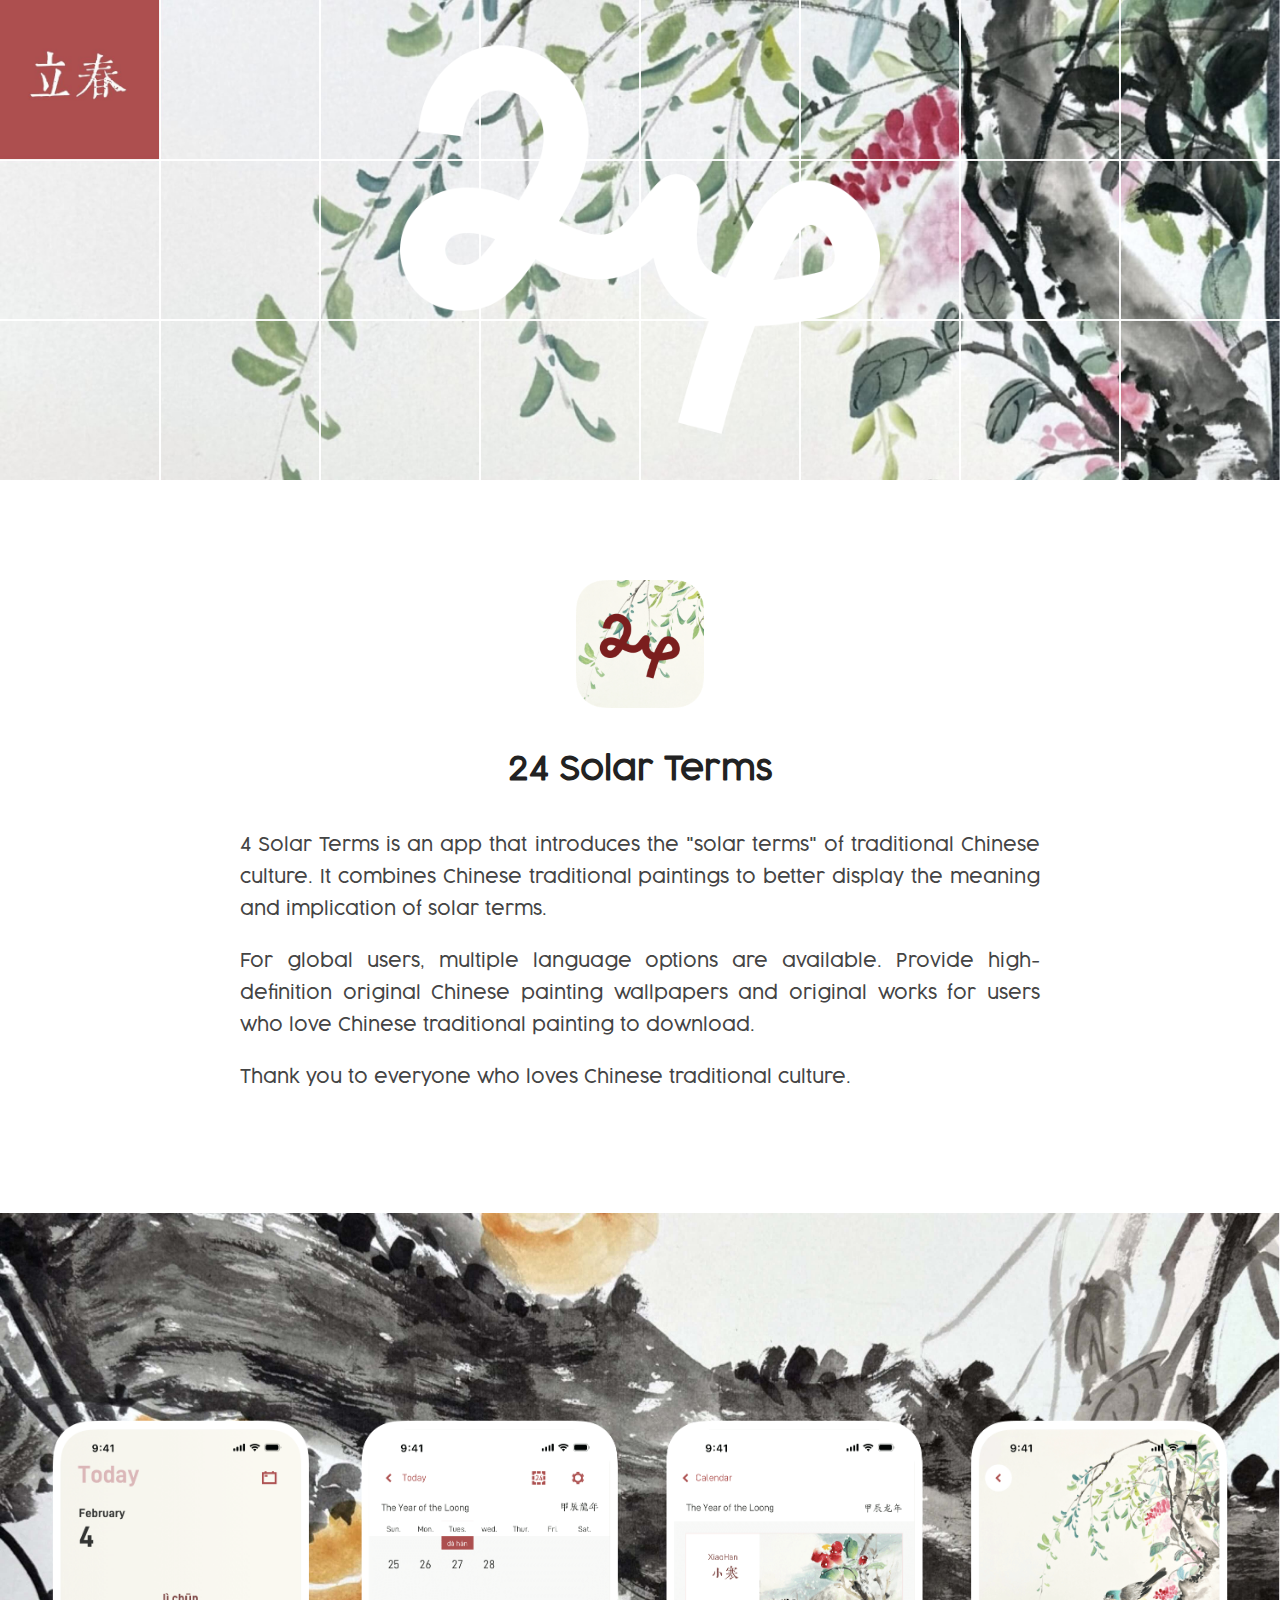
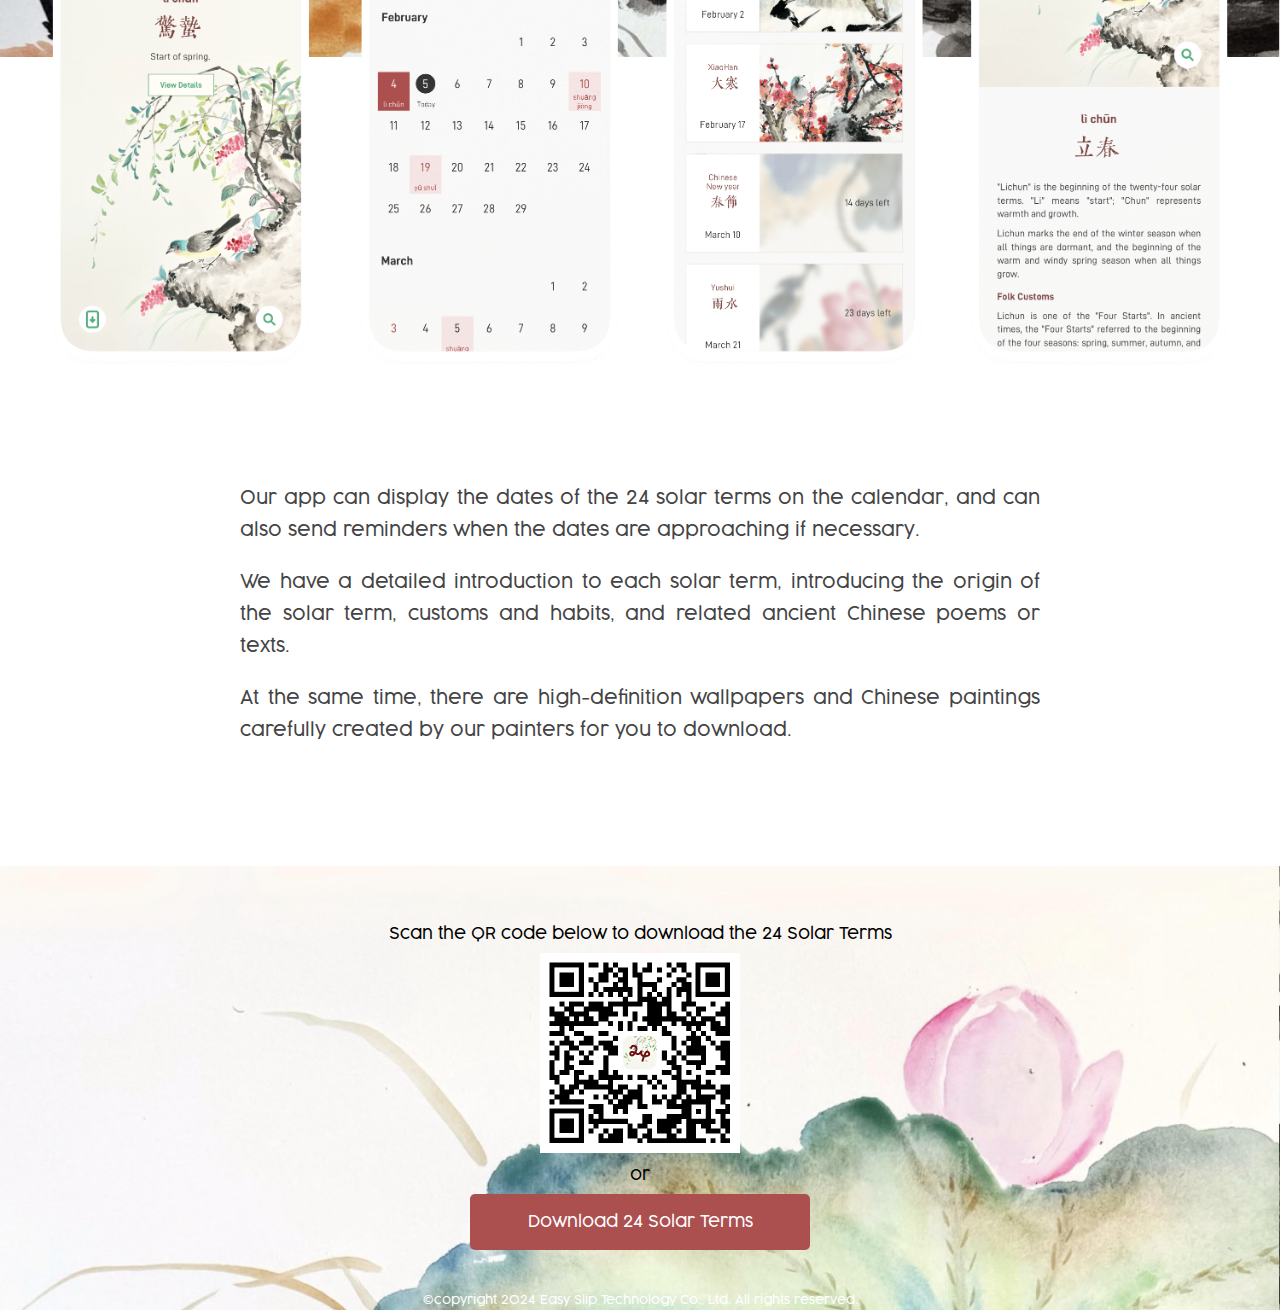
==== index.html @ 9140ba5a "feat: init website" ====
<!DOCTYPE html>
<html lang="en">
<head>
    <meta charset="UTF-8">
    <meta name="viewport" content="width=device-width, initial-scale=1.0">
    <link rel="stylesheet" href="./source/css/24Css.css">
    <script type="text/javascript" src="./source/js/jquery.js"></script>
    <link rel="shortcut icon" href="./favicon.png" />
    <title>24 Solar Terms</title>
</head>
<body>
    <div id="wrapper">
        <section id="bannerContent">
            <div id="banner">
                <img src="./source/img/banner1.jpg" alt="" class="active">
                <img src="./source/img/banner2.jpg" alt="">
                <img src="./source/img/banner3.jpg" alt="">
                <img src="./source/img/banner4.jpg" alt="">
                <img src="./source/img/banner5.jpg" alt="">
                <img src="./source/img/banner6.jpg" alt="">
                <img src="./source/img/banner7.jpg" alt="">
                <img src="./source/img/banner8.jpg" alt="">
            </div>
            <div id="bannerTop"></div>
        </section>
        <section id="infoContent">
            <img src="./source/img/appicon.png" alt="">
            <h1>24 Solar Terms</h1>
            <p>4 Solar Terms is an app that introduces the "solar terms" of traditional Chinese culture. It combines Chinese traditional paintings to better display the meaning and implication of solar terms.</p>
            <p>For global users, multiple language options are available. Provide high-definition original Chinese painting wallpapers and original works for users who love Chinese traditional painting to download.</p>
            <p>Thank you to everyone who loves Chinese traditional culture.</p>
        </section>
        <section id="appShowContent">
            <img src="./source/img/appShow.png" alt="">
            <p>Our app can display the dates of the 24 solar terms on the calendar, and can also send reminders when the dates are approaching if necessary.</p>
            <p>We have a detailed introduction to each solar term, introducing the origin of the solar term, customs and habits, and related ancient Chinese poems or texts.</p>
            <p>At the same time, there are high-definition wallpapers and Chinese paintings carefully created by our painters for you to download.</p>
        </section>
        <section id="bottomContent">
            <p>Scan the QR code below to download the 24 Solar Terms</p>
            <img src="./source/img/24QR.png" alt="">
            <p>or</p>
            <a href="./openApp.html" target="_blank">Download 24 Solar Terms</a>
            <div class="copyright">©copyright 2024 Easy Slip Technology Co., Ltd.  All rights reserved.</div>
        </section>
    </div>
</body>
<script  type="text/javascript">
    $(document).ready(function() {
        var windowWidth = $("#bannerContent").width();
        // var bannerW = $("#bannerContent").width();
        function heightChange() {
            $("#banner").height(windowWidth*0.375);
            $("#bannerTop").height(windowWidth*0.375);
            // $(".projectBox").height(projectW/5*3);
        }
        heightChange();

        $(window).resize(function(){
            var windowWidth = $("#bannerContent").width();
            $("#banner").height(windowWidth*0.375);
            $("#bannerTop").height(windowWidth*0.375);
        });

        setInterval(function() {
            var $active = $('#banner img.active');
            var $next = $active.next('img').length ? $active.next('img') : $('#banner img:first');
            $active.fadeOut(200).removeClass('active');
            $next.fadeIn(200).addClass('active');
         }, 5000); // 每3秒钟切换一次图片
        
    });
    
</script>
</html>
---- source/css/24Css.css ----
@font-face {
    font-family: cocogoose;
    src: url(../font/CocogoosePro.otf);
}
@font-face {
    font-family: cocogooseB;
    src: url(../font/CocogooseProB.otf);
}
html {
}
body {
    margin: 0;
    padding: 0;
    font-family: cocogoose;
}

#wrapper {
    width: 100%;
    /* max-width: 1200px; */
    margin: 0 auto;
}
#bannerContent {
    width: 100%;
    position: relative;
    padding: 0px;
    background-color: #eee;
}
#banner {
    overflow: hidden;
}
#banner img {
    width: 100%;
    display: none;
}
#banner img.active {
    display: block;
}

#bannerTop {
    width: 100%;
    background-image: url(../img/bannertop.png);
    background-position: center;
    background-size: contain;
    background-repeat: no-repeat;
    position: absolute;
    top: 0;
}

#infoContent {
    width: 96%;
    max-width: 1200px;
    margin: 0 auto;
    text-align: center;
    color: #222;
    padding: 100px 0px;
}
#infoContent img {
    width: 15%;
    max-width: 128px;
}
#infoContent h1 {
    padding: 20px 0px;
    font-weight: bold;
}
#infoContent p {
    width: 90%;
    max-width: 800px;
    margin: 0 auto;
    display: block;
    text-align: justify;
    font-size: 18px;
    line-height: 32px;
    padding-bottom: 20px;
    color: #444;

}
#appShowContent {
    width: 100%;
    padding: 200px 0px 100px;
    background-image: url(../img/middleBG.jpg);
    background-position: center top;
    background-repeat: no-repeat;
    background-size: contain;
    text-align: center;
}
#appShowContent img {
    width: 95%;
    max-width: 1200px;
    padding-bottom: 100px;
}
#appShowContent p {
    width: 90%;
    max-width: 800px;
    margin: 0 auto;
    display: block;
    text-align: justify;
    font-size: 18px;
    line-height: 32px;
    padding-bottom: 20px;
    color: #444;
}

#bottomContent {
    width: 100%;
    background-image: url(../img/bottomBG.jpg);
    background-position: center top;
    background-repeat: no-repeat;
    background-size: cover;
    text-align: center;
    padding: 50px 0px 0px;
}
#bottomContent p {
    width: 90%;
    max-width: 800px;
    margin: 0 auto;
    font-size: 16px;
    display: block;
    padding: 10px 0px;
    color: #000;
}
#bottomContent img {
    width: 50%;
    max-width: 200px;
}
#bottomContent a:link, #bottomContent a:visited {
    display: block;
    width: 300px;
    border-radius: 5px;
    margin: 0 auto;
    padding: 20px;
    font-size: 16px;
    line-height: 16px;
    background-color: #AC4F4F;
    color: #fff;
    text-decoration: none;
    cursor: pointer;
    transition: all 200ms linear;
}
#bottomContent a:hover, #bottomContent a:active {
    background-color: #7B1E1E;
}
.copyright {
    padding-top: 40px;
    font-size: 12px;
    line-height: 20px;
    color: #fff;
}
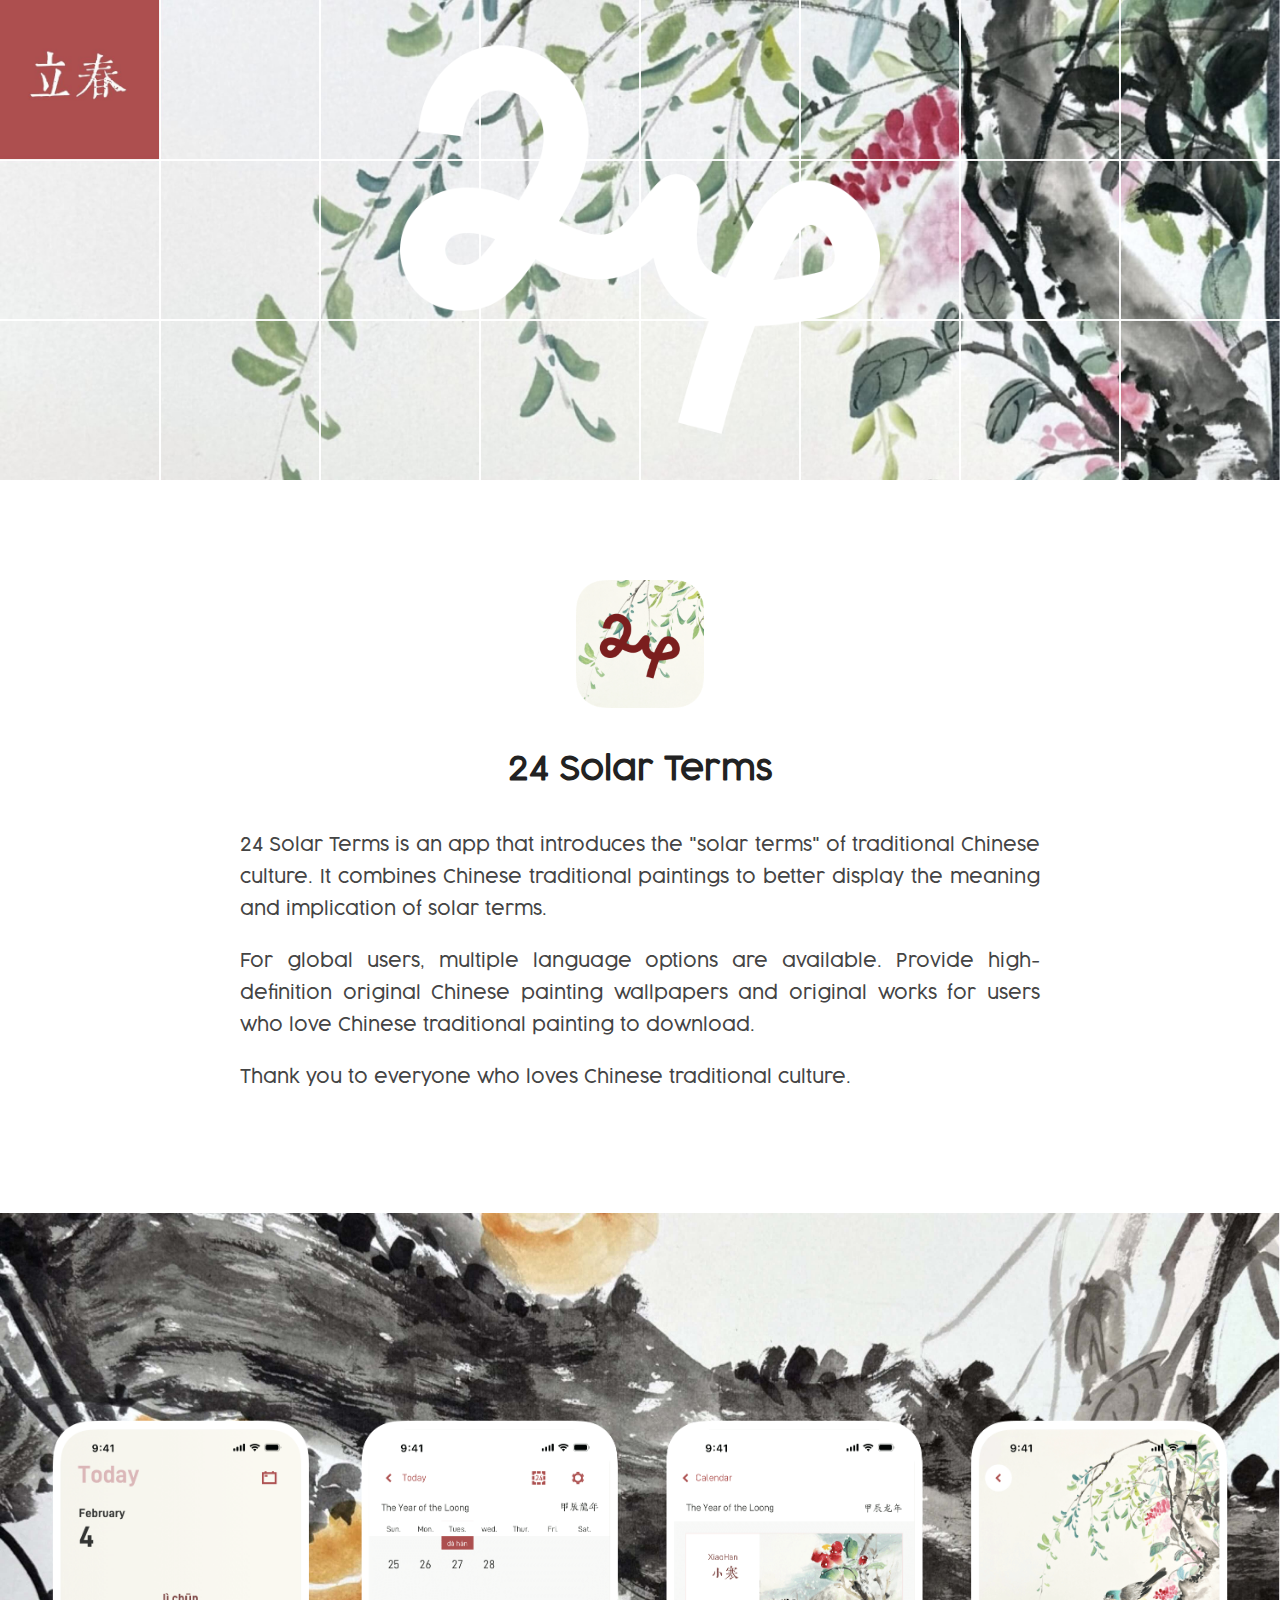
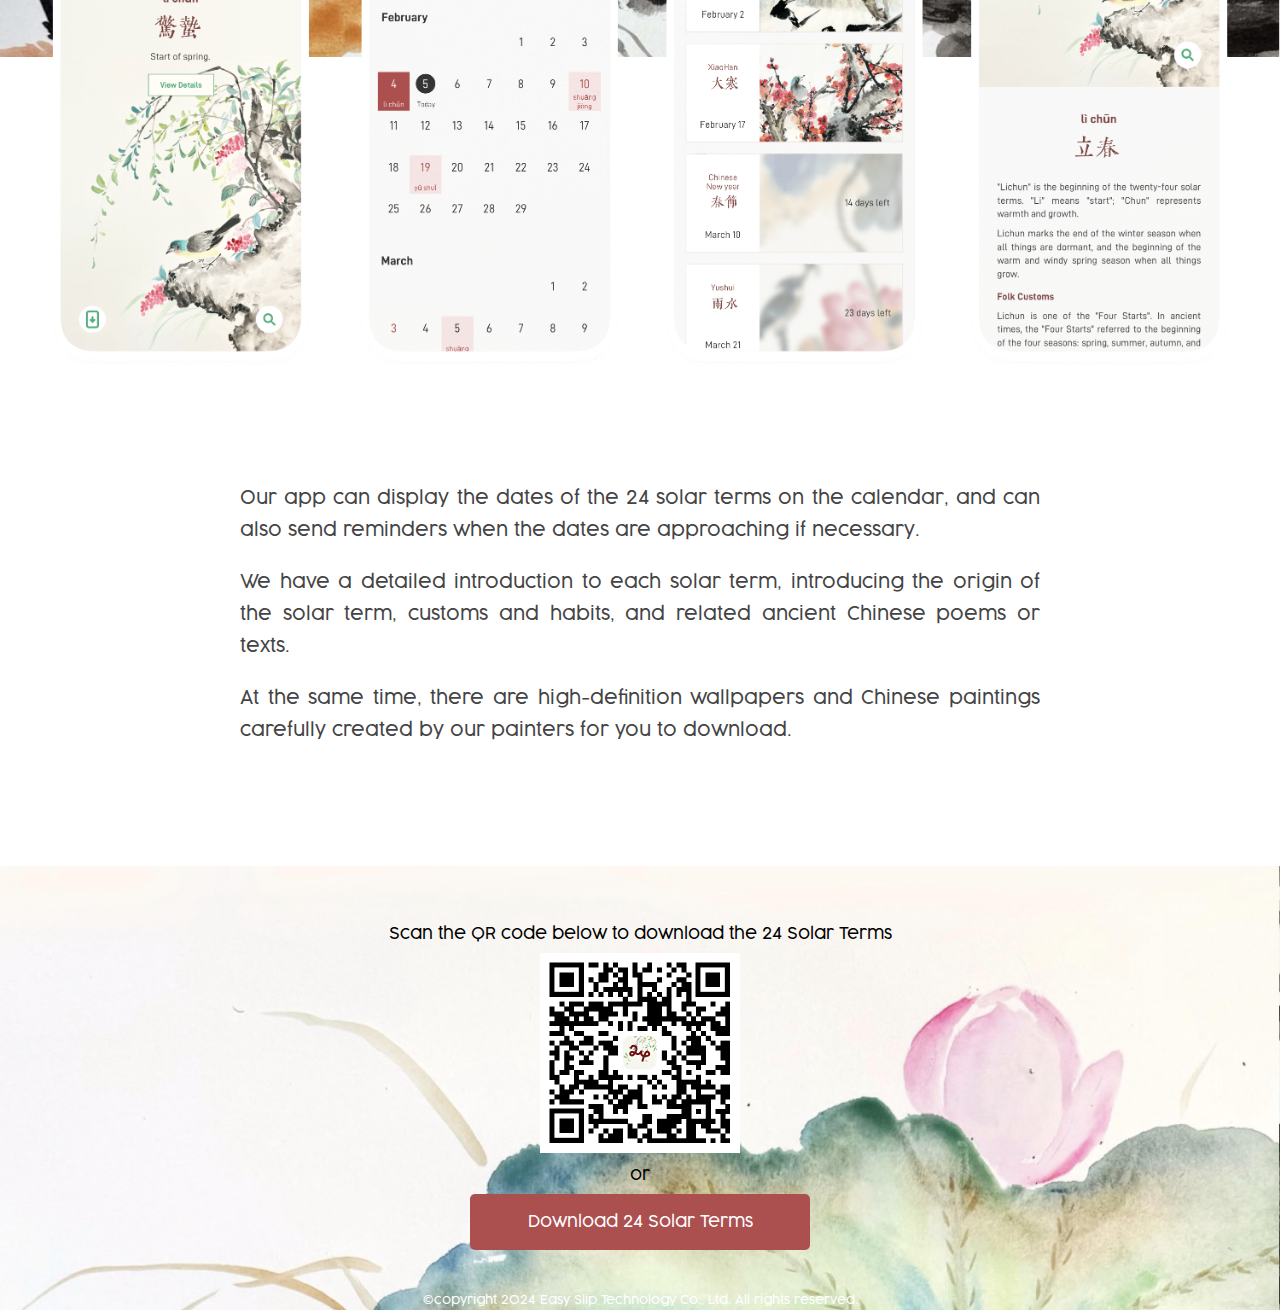
==== commit b0e32205: "minor" ====
--- a/index.html
+++ b/index.html
@@ -26,7 +26,7 @@
         <section id="infoContent">
             <img src="./source/img/appicon.png" alt="">
             <h1>24 Solar Terms</h1>
-            <p>4 Solar Terms is an app that introduces the "solar terms" of traditional Chinese culture. It combines Chinese traditional paintings to better display the meaning and implication of solar terms.</p>
+            <p>24 Solar Terms is an app that introduces the "solar terms" of traditional Chinese culture. It combines Chinese traditional paintings to better display the meaning and implication of solar terms.</p>
             <p>For global users, multiple language options are available. Provide high-definition original Chinese painting wallpapers and original works for users who love Chinese traditional painting to download.</p>
             <p>Thank you to everyone who loves Chinese traditional culture.</p>
         </section>
